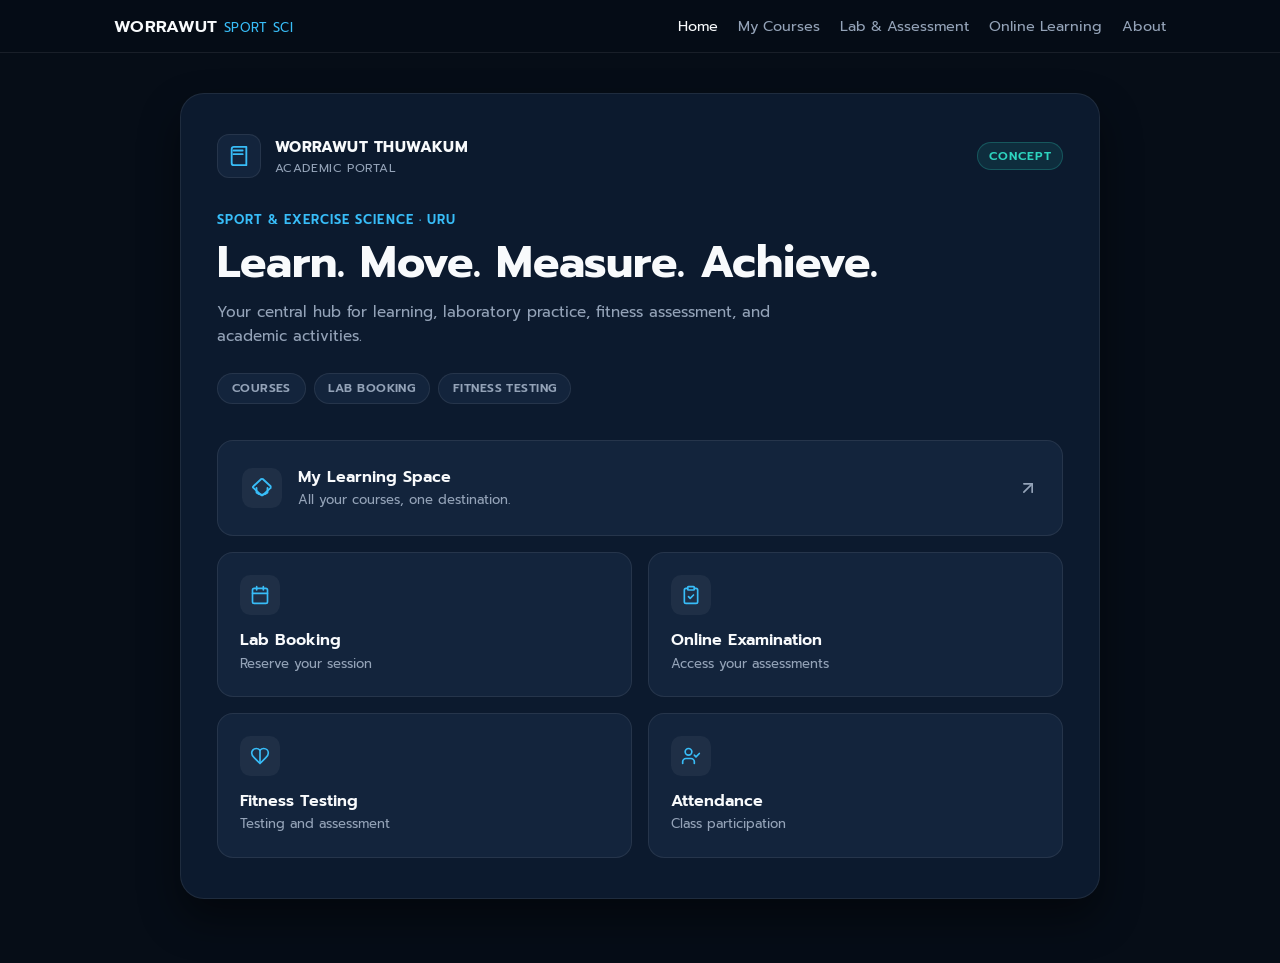
==== index.html @ 2e9ed25e "Rename index to index.html" ====
<!DOCTYPE html>
<html lang="th">
<head>
  <meta charset="UTF-8">
  <meta name="viewport" content="width=device-width, initial-scale=1.0">
  <title>Worrawut Thuwakum | Academic Portal</title>
  
  <link rel="preconnect" href="https://fonts.googleapis.com">
  <link rel="preconnect" href="https://fonts.gstatic.com" crossorigin>
  <link href="https://fonts.googleapis.com/css2?family=Inter:wght@400;500;600;700&family=Prompt:wght@300;400;500;600&display=swap" rel="stylesheet">

  <style>
    :root {
      --bg-base: #060d17;
      --card-bg: #0c1a2e;
      --card-inner: #13243c;
      --card-inner-hover: #1a304f;
      --accent-blue: #38bdf8;
      --accent-teal: #2dd4bf;
      --text-main: #f8fafc;
      --text-muted: #94a3b8;
      --border-subtle: rgba(255, 255, 255, 0.08);
      --font-stack: 'Prompt', 'Inter', sans-serif;
    }

    * {
      box-sizing: border-box;
      margin: 0;
      padding: 0;
    }

    body {
      background-color: var(--bg-base);
      color: var(--text-main);
      font-family: var(--font-stack);
      line-height: 1.5;
      min-height: 100vh;
      display: flex;
      flex-direction: column;
    }

    /* Global Navigation */
    .navbar {
      width: 100%;
      background: rgba(6, 13, 23, 0.85);
      backdrop-filter: blur(12px);
      border-bottom: 1px solid var(--border-subtle);
      position: sticky;
      top: 0;
      z-index: 50;
    }

    .nav-container {
      max-width: 1100px;
      margin: 0 auto;
      padding: 0.85rem 1.5rem;
      display: flex;
      align-items: center;
      justify-content: space-between;
    }

    .brand {
      font-weight: 600;
      font-size: 1.05rem;
      color: var(--text-main);
      text-decoration: none;
      letter-spacing: 0.02em;
    }

    .brand span {
      color: var(--accent-blue);
      font-size: 0.8rem;
      margin-left: 0.4rem;
      font-weight: 400;
    }

    .nav-links {
      display: flex;
      gap: 1.25rem;
      list-style: none;
    }

    .nav-links a {
      color: var(--text-muted);
      text-decoration: none;
      font-size: 0.9rem;
      transition: color 0.2s ease;
    }

    .nav-links a:hover,
    .nav-links a.active {
      color: var(--text-main);
    }

    /* Main Container */
    main {
      flex: 1;
      padding: 2.5rem 1rem 4rem;
      display: flex;
      justify-content: center;
      align-items: flex-start;
    }

    /* Academic Dashboard Card */
    .portal-card {
      background: var(--card-bg);
      border: 1px solid var(--border-subtle);
      border-radius: 1.5rem;
      max-width: 920px;
      width: 100%;
      padding: 2.5rem 2.25rem;
      box-shadow: 0 20px 40px rgba(0, 0, 0, 0.45);
      position: relative;
    }

    .portal-header {
      display: flex;
      justify-content: space-between;
      align-items: center;
      margin-bottom: 2rem;
    }

    .author-info {
      display: flex;
      align-items: center;
      gap: 0.85rem;
    }

    .author-icon {
      width: 44px;
      height: 44px;
      background: var(--card-inner);
      border: 1px solid var(--border-subtle);
      border-radius: 0.75rem;
      display: flex;
      align-items: center;
      justify-content: center;
      color: var(--accent-blue);
    }

    .author-name {
      font-size: 0.95rem;
      font-weight: 700;
      letter-spacing: 0.03em;
    }

    .author-label {
      font-size: 0.75rem;
      color: var(--text-muted);
      letter-spacing: 0.05em;
    }

    .status-badge {
      font-size: 0.75rem;
      font-weight: 600;
      letter-spacing: 0.08em;
      color: var(--accent-teal);
      background: rgba(45, 212, 191, 0.1);
      border: 1px solid rgba(45, 212, 191, 0.25);
      padding: 0.25rem 0.65rem;
      border-radius: 2rem;
    }

    .dept-tag {
      font-size: 0.8rem;
      font-weight: 600;
      color: var(--accent-blue);
      letter-spacing: 0.08em;
      text-transform: uppercase;
      margin-bottom: 0.5rem;
    }

    .hero-title {
      font-size: clamp(2rem, 4vw, 2.75rem);
      font-weight: 700;
      line-height: 1.15;
      margin-bottom: 0.75rem;
    }

    .hero-desc {
      color: var(--text-muted);
      font-size: 0.95rem;
      max-width: 620px;
      margin-bottom: 1.5rem;
      line-height: 1.6;
    }

    /* Tag Pills */
    .tag-group {
      display: flex;
      flex-wrap: wrap;
      gap: 0.5rem;
      margin-bottom: 2.25rem;
    }

    .tag-pill {
      font-size: 0.75rem;
      font-weight: 600;
      letter-spacing: 0.04em;
      padding: 0.35rem 0.85rem;
      border-radius: 2rem;
      background: var(--card-inner);
      color: var(--text-muted);
      border: 1px solid var(--border-subtle);
    }

    /* Action Grid */
    .grid-container {
      display: grid;
      grid-template-columns: repeat(2, 1fr);
      gap: 1rem;
    }

    .action-card {
      background: var(--card-inner);
      border: 1px solid var(--border-subtle);
      border-radius: 1rem;
      padding: 1.35rem;
      text-decoration: none;
      color: inherit;
      display: flex;
      flex-direction: column;
      justify-content: space-between;
      transition: all 0.2s ease;
      cursor: pointer;
    }

    .action-card:hover {
      background: var(--card-inner-hover);
      border-color: rgba(56, 189, 248, 0.4);
      transform: translateY(-2px);
    }

    .action-card.full-width {
      grid-column: span 2;
      flex-direction: row;
      align-items: center;
      padding: 1.5rem;
    }

    .card-content {
      display: flex;
      align-items: center;
      gap: 1rem;
    }

    .card-icon {
      width: 40px;
      height: 40px;
      border-radius: 0.65rem;
      background: rgba(255, 255, 255, 0.05);
      display: flex;
      align-items: center;
      justify-content: center;
      color: var(--accent-blue);
      flex-shrink: 0;
    }

    .card-title {
      font-size: 1rem;
      font-weight: 600;
      margin-bottom: 0.15rem;
    }

    .card-desc {
      font-size: 0.82rem;
      color: var(--text-muted);
    }

    .card-arrow {
      color: var(--text-muted);
      display: flex;
      align-items: center;
    }

    /* Responsive */
    @media (max-width: 640px) {
      .portal-card {
        padding: 1.75rem 1.25rem;
      }
      .grid-container {
        grid-template-columns: 1fr;
      }
      .action-card.full-width {
        grid-column: span 1;
      }
      .nav-links {
        display: none;
      }
    }
  </style>
</head>
<body>

  <!-- Navigation -->
  <header class="navbar">
    <div class="nav-container">
      <a href="index.html" class="brand">WORRAWUT<span>SPORT SCI</span></a>
      <nav>
        <ul class="nav-links">
          <li><a href="index.html" class="active">Home</a></li>
          <li><a href="courses/">My Courses</a></li>
          <li><a href="lab-assessment/">Lab & Assessment</a></li>
          <li><a href="online-learning/">Online Learning</a></li>
          <li><a href="about/">About</a></li>
        </ul>
      </nav>
    </div>
  </header>

  <!-- Main Content -->
  <main>
    <article class="portal-card">
      <header class="portal-header">
        <div class="author-info">
          <div class="author-icon">
            <svg width="22" height="22" viewBox="0 0 24 24" fill="none" stroke="currentColor" stroke-width="2" stroke-linecap="round" stroke-linejoin="round"><path d="M4 19.5v-15A2.5 2.5 0 0 1 6.5 2H20v20H6.5a2.5 2.5 0 0 1-2.5-2.5Z"/><path d="M6 6h10"/><path d="M6 10h10"/></svg>
          </div>
          <div>
            <div class="author-name">WORRAWUT THUWAKUM</div>
            <div class="author-label">ACADEMIC PORTAL</div>
          </div>
        </div>
        <div class="status-badge">CONCEPT</div>
      </header>

      <div class="dept-tag">Sport & Exercise Science · URU</div>
      <h1 class="hero-title">Learn. Move. Measure. Achieve.</h1>
      <p class="hero-desc">Your central hub for learning, laboratory practice, fitness assessment, and academic activities.</p>

      <div class="tag-group">
        <span class="tag-pill">COURSES</span>
        <span class="tag-pill">LAB BOOKING</span>
        <span class="tag-pill">FITNESS TESTING</span>
      </div>

      <!-- Quick Action Cards -->
      <section class="grid-container">
        
        <!-- Learning Space (Link to Courses) -->
        <a href="courses/" class="action-card full-width">
          <div class="card-content">
            <div class="card-icon">
              <svg width="22" height="22" viewBox="0 0 24 24" fill="none" stroke="currentColor" stroke-width="2" stroke-linecap="round" stroke-linejoin="round"><path d="M21.42 10.922a1 1 0 0 0-.019-.838L12.83 2.18a2 2 0 0 0-1.66 0L2.6 10.084a1 1 0 0 0 0 1.832l8.57 7.908a2 2 0 0 0 1.66 0l8.57-7.9a1 1 0 0 0 .02-.002z"/><path d="M6 12v5c3 3 9 3 12 0v-5"/></svg>
            </div>
            <div>
              <div class="card-title">My Learning Space</div>
              <div class="card-desc">All your courses, one destination.</div>
            </div>
          </div>
          <div class="card-arrow">
            <svg width="20" height="20" viewBox="0 0 24 24" fill="none" stroke="currentColor" stroke-width="2" stroke-linecap="round" stroke-linejoin="round"><path d="M7 17L17 7"/><path d="M7 7h10v10"/></svg>
          </div>
        </a>

        <!-- Lab Booking -->
        <a id="link-lab" target="_blank" rel="noopener noreferrer" class="action-card">
          <div class="card-icon" style="margin-bottom: 0.85rem;">
            <svg width="20" height="20" viewBox="0 0 24 24" fill="none" stroke="currentColor" stroke-width="2" stroke-linecap="round" stroke-linejoin="round"><rect width="18" height="18" x="3" y="4" rx="2" ry="2"/><line x1="16" x2="16" y1="2" y2="6"/><line x1="8" x2="8" y1="2" y2="6"/><line x1="3" x2="21" y1="10" y2="10"/></svg>
          </div>
          <div>
            <div class="card-title">Lab Booking</div>
            <div class="card-desc">Reserve your session</div>
          </div>
        </a>

        <!-- Online Examination -->
        <a id="link-exam" target="_blank" rel="noopener noreferrer" class="action-card">
          <div class="card-icon" style="margin-bottom: 0.85rem;">
            <svg width="20" height="20" viewBox="0 0 24 24" fill="none" stroke="currentColor" stroke-width="2" stroke-linecap="round" stroke-linejoin="round"><path d="M16 4h2a2 2 0 0 1 2 2v14a2 2 0 0 1-2 2H6a2 2 0 0 1-2-2V6a2 2 0 0 1 2-2h2"/><path d="M15 2H9a1 1 0 0 0-1 1v2a1 1 0 0 0 1 1h6a1 1 0 0 0 1-1V3a1 1 0 0 0-1-1Z"/><path d="m9 14 2 2 4-4"/></svg>
          </div>
          <div>
            <div class="card-title">Online Examination</div>
            <div class="card-desc">Access your assessments</div>
          </div>
        </a>

        <!-- Fitness Testing -->
        <a href="lab-assessment/" class="action-card">
          <div class="card-icon" style="margin-bottom: 0.85rem;">
            <svg width="20" height="20" viewBox="0 0 24 24" fill="none" stroke="currentColor" stroke-width="2" stroke-linecap="round" stroke-linejoin="round"><path d="M19 14c1.49-1.46 3-3.21 3-5.5A5.5 5.5 0 0 0 16.5 3c-1.76 0-3 .5-4.5 2-1.5-1.5-2.74-2-4.5-2A5.5 5.5 0 0 0 2 8.5c0 2.3 1.5 4.05 3 5.5l7 7Z"/><path d="M12 5v14"/></svg>
          </div>
          <div>
            <div class="card-title">Fitness Testing</div>
            <div class="card-desc">Testing and assessment</div>
          </div>
        </a>

        <!-- Attendance -->
        <a id="link-attendance" target="_blank" rel="noopener noreferrer" class="action-card">
          <div class="card-icon" style="margin-bottom: 0.85rem;">
            <svg width="20" height="20" viewBox="0 0 24 24" fill="none" stroke="currentColor" stroke-width="2" stroke-linecap="round" stroke-linejoin="round"><path d="M16 21v-2a4 4 0 0 0-4-4H6a4 4 0 0 0-4 4v2"/><circle cx="9" cy="7" r="4"/><polyline points="16 11 18 13 22 9"/></svg>
          </div>
          <div>
            <div class="card-title">Attendance</div>
            <div class="card-desc">Class participation</div>
          </div>
        </a>

      </section>
    </article>
  </main>

  <!-- Load Config & Bind Links -->
  <script src="assets/js/config.js"></script>
  <script>
    document.addEventListener("DOMContentLoaded", () => {
      if (typeof APP_CONFIG !== "undefined" && APP_CONFIG.webApps) {
        const bindLink = (elementId, url) => {
          const el = document.getElementById(elementId);
          if (el && url) el.href = url;
        };

        bindLink("link-lab", APP_CONFIG.webApps.labBooking);
        bindLink("link-exam", APP_CONFIG.webApps.onlineExam);
        bindLink("link-attendance", APP_CONFIG.webApps.attendance);
      }
    });
  </script>
</body>
</html>
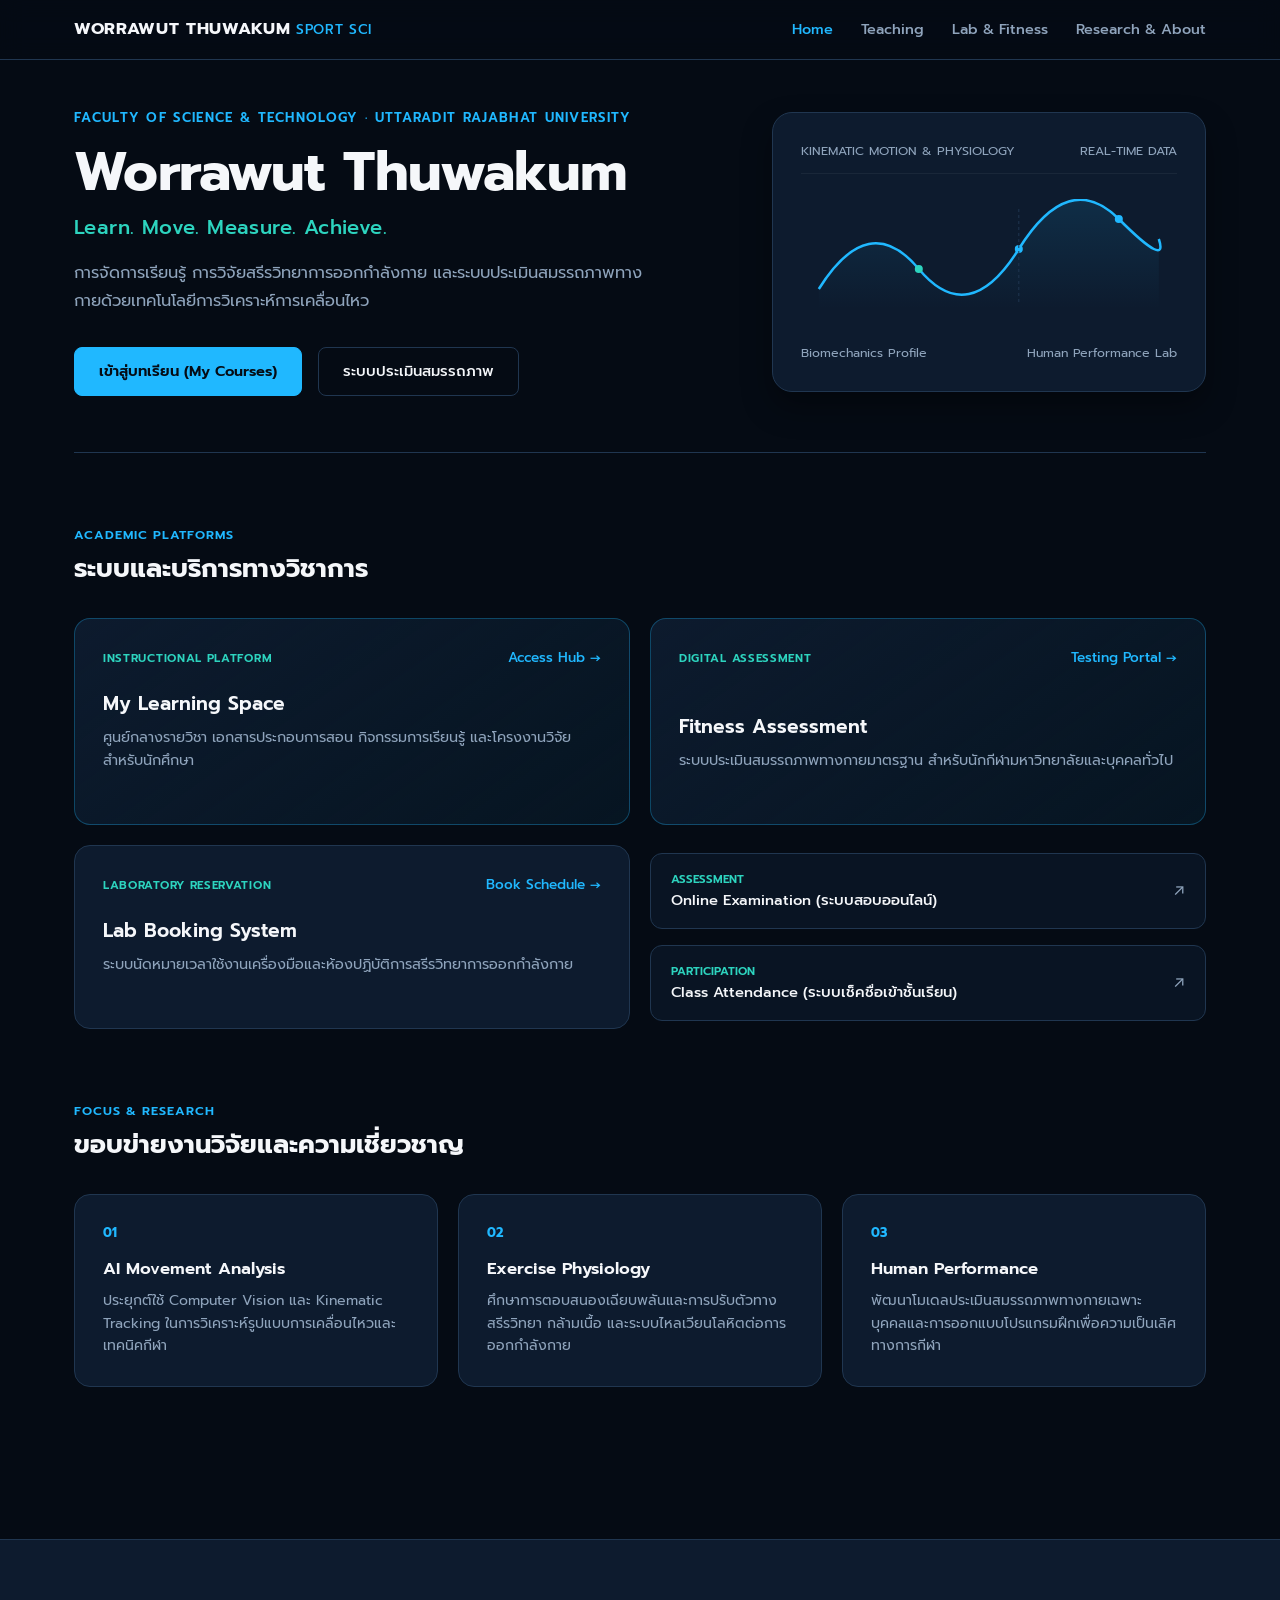
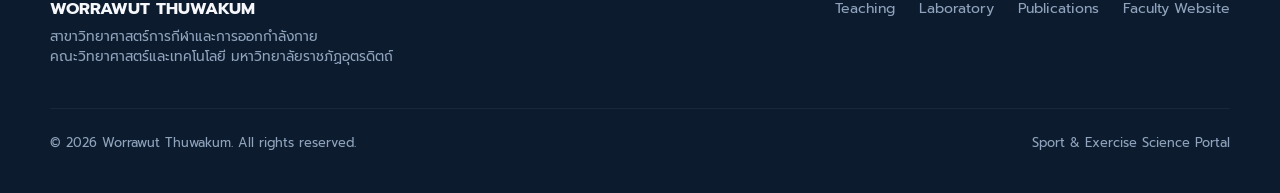
==== commit 89f65cf2: "Update index.html" ====
--- a/index.html
+++ b/index.html
@@ -3,7 +3,7 @@
 <head>
   <meta charset="UTF-8">
   <meta name="viewport" content="width=device-width, initial-scale=1.0">
-  <title>Worrawut Thuwakum | Academic Portal</title>
+  <title>Worrawut Thuwakum | Sport & Exercise Science</title>
   
   <link rel="preconnect" href="https://fonts.googleapis.com">
   <link rel="preconnect" href="https://fonts.gstatic.com" crossorigin>
@@ -11,15 +11,15 @@
 
   <style>
     :root {
-      --bg-base: #060d17;
-      --card-bg: #0c1a2e;
-      --card-inner: #13243c;
-      --card-inner-hover: #1a304f;
-      --accent-blue: #38bdf8;
-      --accent-teal: #2dd4bf;
-      --text-main: #f8fafc;
-      --text-muted: #94a3b8;
-      --border-subtle: rgba(255, 255, 255, 0.08);
+      --bg-base: #050b14;
+      --surface: #0d1b2e;
+      --card-bg: #132640;
+      --card-hover: #183052;
+      --border-subtle: #203650;
+      --primary: #20b8ff;
+      --secondary: #2dd4bf;
+      --text-main: #f5f7fa;
+      --text-muted: #8fa4bc;
       --font-stack: 'Prompt', 'Inter', sans-serif;
     }
 
@@ -33,16 +33,16 @@
       background-color: var(--bg-base);
       color: var(--text-main);
       font-family: var(--font-stack);
-      line-height: 1.5;
+      line-height: 1.6;
       min-height: 100vh;
       display: flex;
       flex-direction: column;
     }
 
-    /* Global Navigation */
+    /* Navigation */
     .navbar {
       width: 100%;
-      background: rgba(6, 13, 23, 0.85);
+      background: rgba(5, 11, 20, 0.9);
       backdrop-filter: blur(12px);
       border-bottom: 1px solid var(--border-subtle);
       position: sticky;
@@ -51,32 +51,32 @@
     }
 
     .nav-container {
-      max-width: 1100px;
+      max-width: 1180px;
       margin: 0 auto;
-      padding: 0.85rem 1.5rem;
+      padding: 1rem 1.5rem;
       display: flex;
       align-items: center;
       justify-content: space-between;
     }
 
     .brand {
-      font-weight: 600;
+      font-weight: 700;
       font-size: 1.05rem;
       color: var(--text-main);
       text-decoration: none;
-      letter-spacing: 0.02em;
+      letter-spacing: 0.04em;
     }
 
     .brand span {
-      color: var(--accent-blue);
-      font-size: 0.8rem;
-      margin-left: 0.4rem;
-      font-weight: 400;
+      color: var(--primary);
+      font-weight: 500;
+      font-size: 0.85rem;
+      margin-left: 0.35rem;
     }
 
     .nav-links {
       display: flex;
-      gap: 1.25rem;
+      gap: 1.75rem;
       list-style: none;
     }
 
@@ -84,205 +84,395 @@
       color: var(--text-muted);
       text-decoration: none;
       font-size: 0.9rem;
+      font-weight: 500;
       transition: color 0.2s ease;
     }
 
     .nav-links a:hover,
     .nav-links a.active {
-      color: var(--text-main);
+      color: var(--primary);
     }
 
     /* Main Container */
     main {
       flex: 1;
-      padding: 2.5rem 1rem 4rem;
-      display: flex;
+      max-width: 1180px;
+      width: 100%;
+      margin: 0 auto;
+      padding: 3rem 1.5rem 5rem;
+    }
+
+    /* Hero Section */
+    .hero {
+      display: grid;
+      grid-template-columns: 1.2fr 0.8fr;
+      gap: 3rem;
+      align-items: center;
+      margin-bottom: 4.5rem;
+      padding-bottom: 3.5rem;
+      border-bottom: 1px solid var(--border-subtle);
+    }
+
+    .hero-kicker {
+      font-size: 0.82rem;
+      font-weight: 600;
+      letter-spacing: 0.1em;
+      text-transform: uppercase;
+      color: var(--primary);
+      margin-bottom: 0.75rem;
+    }
+
+    .hero-name {
+      font-size: clamp(2.4rem, 4.5vw, 3.4rem);
+      font-weight: 700;
+      line-height: 1.15;
+      letter-spacing: -0.01em;
+      margin-bottom: 0.5rem;
+    }
+
+    .hero-tagline {
+      font-size: 1.25rem;
+      font-weight: 500;
+      color: var(--secondary);
+      margin-bottom: 1rem;
+      letter-spacing: 0.02em;
+    }
+
+    .hero-desc {
+      color: var(--text-muted);
+      font-size: 1.02rem;
+      line-height: 1.7;
+      margin-bottom: 2rem;
+      max-width: 580px;
+    }
+
+    .hero-actions {
+      display: flex;
+      flex-wrap: wrap;
+      gap: 1rem;
+    }
+
+    .btn {
+      display: inline-flex;
+      align-items: center;
+      gap: 0.5rem;
+      padding: 0.75rem 1.5rem;
+      border-radius: 0.5rem;
+      font-size: 0.92rem;
+      font-weight: 500;
+      text-decoration: none;
+      transition: all 0.2s ease;
+      cursor: pointer;
+    }
+
+    .btn-primary {
+      background: var(--primary);
+      color: #050b14;
+      font-weight: 600;
+      border: 1px solid var(--primary);
+    }
+
+    .btn-primary:hover {
+      background: #3ac4ff;
+      transform: translateY(-2px);
+    }
+
+    .btn-secondary {
+      background: transparent;
+      color: var(--text-main);
+      border: 1px solid var(--border-subtle);
+    }
+
+    .btn-secondary:hover {
+      border-color: var(--primary);
+      color: var(--primary);
+      transform: translateY(-2px);
+    }
+
+    /* Motion/Data Abstract Graphic */
+    .hero-visual {
+      background: var(--surface);
+      border: 1px solid var(--border-subtle);
+      border-radius: 1.25rem;
+      padding: 1.75rem;
+      position: relative;
+      display: flex;
+      flex-direction: column;
+      justify-content: space-between;
+      min-height: 280px;
+      box-shadow: 0 15px 30px rgba(0, 0, 0, 0.35);
+    }
+
+    .visual-header {
+      display: flex;
+      justify-content: space-between;
+      align-items: center;
+      font-size: 0.78rem;
+      color: var(--text-muted);
+      border-bottom: 1px solid rgba(255, 255, 255, 0.05);
+      padding-bottom: 0.75rem;
+    }
+
+    .visual-body {
+      display: flex;
+      align-items: center;
       justify-content: center;
-      align-items: flex-start;
-    }
-
-    /* Academic Dashboard Card */
-    .portal-card {
-      background: var(--card-bg);
-      border: 1px solid var(--border-subtle);
-      border-radius: 1.5rem;
-      max-width: 920px;
+      padding: 1.5rem 0;
+    }
+
+    .visual-body svg {
       width: 100%;
-      padding: 2.5rem 2.25rem;
-      box-shadow: 0 20px 40px rgba(0, 0, 0, 0.45);
-      position: relative;
-    }
-
-    .portal-header {
-      display: flex;
-      justify-content: space-between;
-      align-items: center;
-      margin-bottom: 2rem;
-    }
-
-    .author-info {
-      display: flex;
-      align-items: center;
-      gap: 0.85rem;
-    }
-
-    .author-icon {
-      width: 44px;
-      height: 44px;
-      background: var(--card-inner);
-      border: 1px solid var(--border-subtle);
-      border-radius: 0.75rem;
-      display: flex;
-      align-items: center;
-      justify-content: center;
-      color: var(--accent-blue);
-    }
-
-    .author-name {
-      font-size: 0.95rem;
-      font-weight: 700;
-      letter-spacing: 0.03em;
-    }
-
-    .author-label {
-      font-size: 0.75rem;
-      color: var(--text-muted);
-      letter-spacing: 0.05em;
-    }
-
-    .status-badge {
-      font-size: 0.75rem;
+      height: 120px;
+    }
+
+    .visual-footer {
+      font-size: 0.78rem;
+      color: var(--text-muted);
+      display: flex;
+      justify-content: space-between;
+    }
+
+    /* Section Headers */
+    .section-title-wrap {
+      margin-bottom: 1.75rem;
+    }
+
+    .section-tag {
+      font-size: 0.78rem;
       font-weight: 600;
       letter-spacing: 0.08em;
-      color: var(--accent-teal);
-      background: rgba(45, 212, 191, 0.1);
-      border: 1px solid rgba(45, 212, 191, 0.25);
-      padding: 0.25rem 0.65rem;
-      border-radius: 2rem;
-    }
-
-    .dept-tag {
-      font-size: 0.8rem;
+      text-transform: uppercase;
+      color: var(--primary);
+      margin-bottom: 0.25rem;
+    }
+
+    .section-title {
+      font-size: 1.6rem;
+      font-weight: 700;
+    }
+
+    /* Services Grid */
+    .services-section {
+      margin-bottom: 4.5rem;
+    }
+
+    .service-grid {
+      display: grid;
+      grid-template-columns: repeat(2, 1fr);
+      gap: 1.25rem;
+      margin-bottom: 1.25rem;
+    }
+
+    .service-card {
+      background: var(--surface);
+      border: 1px solid var(--border-subtle);
+      border-radius: 1rem;
+      padding: 1.75rem;
+      text-decoration: none;
+      color: inherit;
+      display: flex;
+      flex-direction: column;
+      justify-content: space-between;
+      transition: all 0.25s ease;
+      position: relative;
+    }
+
+    .service-card:hover {
+      background: var(--card-bg);
+      border-color: var(--primary);
+      transform: translateY(-3px);
+    }
+
+    .service-card.highlight {
+      background: linear-gradient(145deg, var(--surface) 0%, rgba(32, 184, 255, 0.06) 100%);
+      border-color: rgba(32, 184, 255, 0.3);
+    }
+
+    .service-meta {
+      display: flex;
+      justify-content: space-between;
+      align-items: center;
+      margin-bottom: 1.25rem;
+    }
+
+    .service-label {
+      font-size: 0.72rem;
       font-weight: 600;
-      color: var(--accent-blue);
-      letter-spacing: 0.08em;
+      letter-spacing: 0.06em;
       text-transform: uppercase;
-      margin-bottom: 0.5rem;
-    }
-
-    .hero-title {
-      font-size: clamp(2rem, 4vw, 2.75rem);
-      font-weight: 700;
-      line-height: 1.15;
-      margin-bottom: 0.75rem;
-    }
-
-    .hero-desc {
-      color: var(--text-muted);
-      font-size: 0.95rem;
-      max-width: 620px;
+      color: var(--secondary);
+    }
+
+    .service-title {
+      font-size: 1.2rem;
+      font-weight: 600;
+      margin-bottom: 0.4rem;
+      color: var(--text-main);
+    }
+
+    .service-desc {
+      font-size: 0.9rem;
+      color: var(--text-muted);
+      line-height: 1.6;
       margin-bottom: 1.5rem;
-      line-height: 1.6;
-    }
-
-    /* Tag Pills */
-    .tag-group {
-      display: flex;
-      flex-wrap: wrap;
-      gap: 0.5rem;
-      margin-bottom: 2.25rem;
-    }
-
-    .tag-pill {
-      font-size: 0.75rem;
-      font-weight: 600;
-      letter-spacing: 0.04em;
-      padding: 0.35rem 0.85rem;
-      border-radius: 2rem;
-      background: var(--card-inner);
-      color: var(--text-muted);
-      border: 1px solid var(--border-subtle);
-    }
-
-    /* Action Grid */
-    .grid-container {
+    }
+
+    .service-link {
+      font-size: 0.85rem;
+      font-weight: 500;
+      color: var(--primary);
+      display: inline-flex;
+      align-items: center;
+      gap: 0.35rem;
+      transition: gap 0.2s ease;
+    }
+
+    .service-card:hover .service-link {
+      gap: 0.65rem;
+    }
+
+    /* Utilities Strip */
+    .utility-strip {
       display: grid;
       grid-template-columns: repeat(2, 1fr);
       gap: 1rem;
     }
 
-    .action-card {
-      background: var(--card-inner);
+    .utility-card {
+      background: rgba(13, 27, 46, 0.6);
+      border: 1px solid var(--border-subtle);
+      border-radius: 0.75rem;
+      padding: 1rem 1.25rem;
+      text-decoration: none;
+      color: inherit;
+      display: flex;
+      justify-content: space-between;
+      align-items: center;
+      transition: all 0.2s ease;
+    }
+
+    .utility-card:hover {
+      background: var(--surface);
+      border-color: var(--primary);
+    }
+
+    .utility-title {
+      font-size: 0.92rem;
+      font-weight: 500;
+    }
+
+    .utility-arrow {
+      color: var(--text-muted);
+      transition: color 0.2s ease;
+    }
+
+    .utility-card:hover .utility-arrow {
+      color: var(--primary);
+    }
+
+    /* Research & Focus Grid */
+    .focus-section {
+      margin-bottom: 4.5rem;
+    }
+
+    .focus-grid {
+      display: grid;
+      grid-template-columns: repeat(3, 1fr);
+      gap: 1.25rem;
+    }
+
+    .focus-card {
+      background: var(--surface);
       border: 1px solid var(--border-subtle);
       border-radius: 1rem;
-      padding: 1.35rem;
+      padding: 1.75rem;
+    }
+
+    .focus-num {
+      font-size: 0.8rem;
+      font-weight: 700;
+      color: var(--primary);
+      margin-bottom: 0.75rem;
+    }
+
+    .focus-title {
+      font-size: 1.05rem;
+      font-weight: 600;
+      margin-bottom: 0.5rem;
+    }
+
+    .focus-desc {
+      font-size: 0.88rem;
+      color: var(--text-muted);
+      line-height: 1.6;
+    }
+
+    /* Footer */
+    footer {
+      border-top: 1px solid var(--border-subtle);
+      background: var(--surface);
+      padding: 3.5rem 1.5rem 2.5rem;
+      color: var(--text-muted);
+    }
+
+    .footer-container {
+      max-width: 1180px;
+      margin: 0 auto;
+      display: flex;
+      justify-content: space-between;
+      flex-wrap: wrap;
+      gap: 2rem;
+    }
+
+    .footer-brand {
+      font-size: 1.05rem;
+      font-weight: 700;
+      color: var(--text-main);
+      margin-bottom: 0.25rem;
+    }
+
+    .footer-dept {
+      font-size: 0.85rem;
+      line-height: 1.5;
+    }
+
+    .footer-links {
+      display: flex;
+      gap: 1.5rem;
+      list-style: none;
+      align-items: center;
+    }
+
+    .footer-links a {
+      color: var(--text-muted);
       text-decoration: none;
-      color: inherit;
-      display: flex;
-      flex-direction: column;
-      justify-content: space-between;
-      transition: all 0.2s ease;
-      cursor: pointer;
-    }
-
-    .action-card:hover {
-      background: var(--card-inner-hover);
-      border-color: rgba(56, 189, 248, 0.4);
-      transform: translateY(-2px);
-    }
-
-    .action-card.full-width {
-      grid-column: span 2;
-      flex-direction: row;
-      align-items: center;
-      padding: 1.5rem;
-    }
-
-    .card-content {
-      display: flex;
-      align-items: center;
-      gap: 1rem;
-    }
-
-    .card-icon {
-      width: 40px;
-      height: 40px;
-      border-radius: 0.65rem;
-      background: rgba(255, 255, 255, 0.05);
-      display: flex;
-      align-items: center;
-      justify-content: center;
-      color: var(--accent-blue);
-      flex-shrink: 0;
-    }
-
-    .card-title {
-      font-size: 1rem;
-      font-weight: 600;
-      margin-bottom: 0.15rem;
-    }
-
-    .card-desc {
-      font-size: 0.82rem;
-      color: var(--text-muted);
-    }
-
-    .card-arrow {
-      color: var(--text-muted);
-      display: flex;
-      align-items: center;
-    }
-
-    /* Responsive */
-    @media (max-width: 640px) {
-      .portal-card {
-        padding: 1.75rem 1.25rem;
+      font-size: 0.88rem;
+      transition: color 0.2s ease;
+    }
+
+    .footer-links a:hover {
+      color: var(--primary);
+    }
+
+    .footer-bottom {
+      max-width: 1180px;
+      margin: 2.5rem auto 0;
+      padding-top: 1.5rem;
+      border-top: 1px solid rgba(255, 255, 255, 0.05);
+      font-size: 0.8rem;
+      display: flex;
+      justify-content: space-between;
+    }
+
+    @media (max-width: 860px) {
+      .hero {
+        grid-template-columns: 1fr;
+        gap: 2rem;
       }
-      .grid-container {
+      .service-grid,
+      .utility-strip,
+      .focus-grid {
         grid-template-columns: 1fr;
-      }
-      .action-card.full-width {
-        grid-column: span 1;
       }
       .nav-links {
         display: none;
@@ -295,125 +485,198 @@
   <!-- Navigation -->
   <header class="navbar">
     <div class="nav-container">
-      <a href="index.html" class="brand">WORRAWUT<span>SPORT SCI</span></a>
+      <a href="index.html" class="brand">WORRAWUT THUWAKUM<span>SPORT SCI</span></a>
       <nav>
         <ul class="nav-links">
           <li><a href="index.html" class="active">Home</a></li>
-          <li><a href="courses/">My Courses</a></li>
-          <li><a href="lab-assessment/">Lab & Assessment</a></li>
-          <li><a href="online-learning/">Online Learning</a></li>
-          <li><a href="about/">About</a></li>
+          <li><a href="courses/">Teaching</a></li>
+          <li><a href="lab-assessment/">Lab & Fitness</a></li>
+          <li><a href="about/">Research & About</a></li>
         </ul>
       </nav>
     </div>
   </header>
 
-  <!-- Main Content -->
+  <!-- Main Container -->
   <main>
-    <article class="portal-card">
-      <header class="portal-header">
-        <div class="author-info">
-          <div class="author-icon">
-            <svg width="22" height="22" viewBox="0 0 24 24" fill="none" stroke="currentColor" stroke-width="2" stroke-linecap="round" stroke-linejoin="round"><path d="M4 19.5v-15A2.5 2.5 0 0 1 6.5 2H20v20H6.5a2.5 2.5 0 0 1-2.5-2.5Z"/><path d="M6 6h10"/><path d="M6 10h10"/></svg>
+    
+    <!-- Hero Section -->
+    <section class="hero">
+      <div class="hero-content">
+        <div class="hero-kicker">Faculty of Science & Technology · Uttaradit Rajabhat University</div>
+        <h1 class="hero-name">Worrawut Thuwakum</h1>
+        <div class="hero-tagline">Learn. Move. Measure. Achieve.</div>
+        <p class="hero-desc">
+          การจัดการเรียนรู้ การวิจัยสรีรวิทยาการออกกำลังกาย และระบบประเมินสมรรถภาพทางกายด้วยเทคโนโลยีการวิเคราะห์การเคลื่อนไหว
+        </p>
+        <div class="hero-actions">
+          <a href="courses/" class="btn btn-primary">เข้าสู่บทเรียน (My Courses)</a>
+          <a href="lab-assessment/" class="btn btn-secondary">ระบบประเมินสมรรถภาพ</a>
+        </div>
+      </div>
+
+      <!-- Movement / Data Visualization -->
+      <div class="hero-visual">
+        <div class="visual-header">
+          <span>KINEMATIC MOTION & PHYSIOLOGY</span>
+          <span>REAL-TIME DATA</span>
+        </div>
+        <div class="visual-body">
+          <svg viewBox="0 0 360 120" fill="none" xmlns="http://www.w3.org/2000/svg">
+            <path d="M 10 90 Q 60 10, 110 70 T 210 50 T 310 20 T 350 40" stroke="#20B8FF" stroke-width="2.5" fill="none" />
+            <path d="M 10 90 Q 60 10, 110 70 T 210 50 T 310 20 T 350 40 L 350 110 L 10 110 Z" fill="url(#grad)" opacity="0.12" />
+            <circle cx="110" cy="70" r="4" fill="#2DD4BF" />
+            <circle cx="210" cy="50" r="4" fill="#20B8FF" />
+            <circle cx="310" cy="20" r="4" fill="#20B8FF" />
+            <line x1="210" y1="10" x2="210" y2="105" stroke="#203650" stroke-dasharray="3 3" />
+            <defs>
+              <linearGradient id="grad" x1="0%" y1="0%" x2="0%" y2="100%">
+                <stop offset="0%" stop-color="#20B8FF" />
+                <stop offset="100%" stop-color="#20B8FF" stop-opacity="0" />
+              </linearGradient>
+            </defs>
+          </svg>
+        </div>
+        <div class="visual-footer">
+          <span>Biomechanics Profile</span>
+          <span>Human Performance Lab</span>
+        </div>
+      </div>
+    </section>
+
+    <!-- Academic Services (Tiered Hierarchy) -->
+    <section class="services-section">
+      <div class="section-title-wrap">
+        <div class="section-tag">Academic Platforms</div>
+        <h2 class="section-title">ระบบและบริการทางวิชาการ</h2>
+      </div>
+
+      <div class="service-grid">
+        <!-- Learning Space (Primary) -->
+        <a href="courses/" class="service-card highlight">
+          <div class="service-meta">
+            <span class="service-label">Instructional Platform</span>
+            <span class="service-link">Access Hub →</span>
           </div>
           <div>
-            <div class="author-name">WORRAWUT THUWAKUM</div>
-            <div class="author-label">ACADEMIC PORTAL</div>
-          </div>
-        </div>
-        <div class="status-badge">CONCEPT</div>
-      </header>
-
-      <div class="dept-tag">Sport & Exercise Science · URU</div>
-      <h1 class="hero-title">Learn. Move. Measure. Achieve.</h1>
-      <p class="hero-desc">Your central hub for learning, laboratory practice, fitness assessment, and academic activities.</p>
-
-      <div class="tag-group">
-        <span class="tag-pill">COURSES</span>
-        <span class="tag-pill">LAB BOOKING</span>
-        <span class="tag-pill">FITNESS TESTING</span>
-      </div>
-
-      <!-- Quick Action Cards -->
-      <section class="grid-container">
-        
-        <!-- Learning Space (Link to Courses) -->
-        <a href="courses/" class="action-card full-width">
-          <div class="card-content">
-            <div class="card-icon">
-              <svg width="22" height="22" viewBox="0 0 24 24" fill="none" stroke="currentColor" stroke-width="2" stroke-linecap="round" stroke-linejoin="round"><path d="M21.42 10.922a1 1 0 0 0-.019-.838L12.83 2.18a2 2 0 0 0-1.66 0L2.6 10.084a1 1 0 0 0 0 1.832l8.57 7.908a2 2 0 0 0 1.66 0l8.57-7.9a1 1 0 0 0 .02-.002z"/><path d="M6 12v5c3 3 9 3 12 0v-5"/></svg>
-            </div>
-            <div>
-              <div class="card-title">My Learning Space</div>
-              <div class="card-desc">All your courses, one destination.</div>
-            </div>
-          </div>
-          <div class="card-arrow">
-            <svg width="20" height="20" viewBox="0 0 24 24" fill="none" stroke="currentColor" stroke-width="2" stroke-linecap="round" stroke-linejoin="round"><path d="M7 17L17 7"/><path d="M7 7h10v10"/></svg>
+            <h3 class="service-title">My Learning Space</h3>
+            <p class="service-desc">ศูนย์กลางรายวิชา เอกสารประกอบการสอน กิจกรรมการเรียนรู้ และโครงงานวิจัยสำหรับนักศึกษา</p>
           </div>
         </a>
 
-        <!-- Lab Booking -->
-        <a id="link-lab" target="_blank" rel="noopener noreferrer" class="action-card">
-          <div class="card-icon" style="margin-bottom: 0.85rem;">
-            <svg width="20" height="20" viewBox="0 0 24 24" fill="none" stroke="currentColor" stroke-width="2" stroke-linecap="round" stroke-linejoin="round"><rect width="18" height="18" x="3" y="4" rx="2" ry="2"/><line x1="16" x2="16" y1="2" y2="6"/><line x1="8" x2="8" y1="2" y2="6"/><line x1="3" x2="21" y1="10" y2="10"/></svg>
+        <!-- Fitness Testing (Highlight) -->
+        <a href="lab-assessment/" class="service-card highlight">
+          <div class="service-meta">
+            <span class="service-label">Digital Assessment</span>
+            <span class="service-link">Testing Portal →</span>
           </div>
           <div>
-            <div class="card-title">Lab Booking</div>
-            <div class="card-desc">Reserve your session</div>
+            <h3 class="service-title">Fitness Assessment</h3>
+            <p class="service-desc">ระบบประเมินสมรรถภาพทางกายมาตรฐาน สำหรับนักกีฬามหาวิทยาลัยและบุคคลทั่วไป</p>
           </div>
         </a>
 
-        <!-- Online Examination -->
-        <a id="link-exam" target="_blank" rel="noopener noreferrer" class="action-card">
-          <div class="card-icon" style="margin-bottom: 0.85rem;">
-            <svg width="20" height="20" viewBox="0 0 24 24" fill="none" stroke="currentColor" stroke-width="2" stroke-linecap="round" stroke-linejoin="round"><path d="M16 4h2a2 2 0 0 1 2 2v14a2 2 0 0 1-2 2H6a2 2 0 0 1-2-2V6a2 2 0 0 1 2-2h2"/><path d="M15 2H9a1 1 0 0 0-1 1v2a1 1 0 0 0 1 1h6a1 1 0 0 0 1-1V3a1 1 0 0 0-1-1Z"/><path d="m9 14 2 2 4-4"/></svg>
+        <!-- Lab Booking (Secondary) -->
+        <a id="btn-lab" target="_blank" rel="noopener noreferrer" class="service-card">
+          <div class="service-meta">
+            <span class="service-label">Laboratory Reservation</span>
+            <span class="service-link">Book Schedule →</span>
           </div>
           <div>
-            <div class="card-title">Online Examination</div>
-            <div class="card-desc">Access your assessments</div>
+            <h3 class="service-title">Lab Booking System</h3>
+            <p class="service-desc">ระบบนัดหมายเวลาใช้งานเครื่องมือและห้องปฏิบัติการสรีรวิทยาการออกกำลังกาย</p>
           </div>
         </a>
 
-        <!-- Fitness Testing -->
-        <a href="lab-assessment/" class="action-card">
-          <div class="card-icon" style="margin-bottom: 0.85rem;">
-            <svg width="20" height="20" viewBox="0 0 24 24" fill="none" stroke="currentColor" stroke-width="2" stroke-linecap="round" stroke-linejoin="round"><path d="M19 14c1.49-1.46 3-3.21 3-5.5A5.5 5.5 0 0 0 16.5 3c-1.76 0-3 .5-4.5 2-1.5-1.5-2.74-2-4.5-2A5.5 5.5 0 0 0 2 8.5c0 2.3 1.5 4.05 3 5.5l7 7Z"/><path d="M12 5v14"/></svg>
-          </div>
-          <div>
-            <div class="card-title">Fitness Testing</div>
-            <div class="card-desc">Testing and assessment</div>
-          </div>
-        </a>
-
-        <!-- Attendance -->
-        <a id="link-attendance" target="_blank" rel="noopener noreferrer" class="action-card">
-          <div class="card-icon" style="margin-bottom: 0.85rem;">
-            <svg width="20" height="20" viewBox="0 0 24 24" fill="none" stroke="currentColor" stroke-width="2" stroke-linecap="round" stroke-linejoin="round"><path d="M16 21v-2a4 4 0 0 0-4-4H6a4 4 0 0 0-4 4v2"/><circle cx="9" cy="7" r="4"/><polyline points="16 11 18 13 22 9"/></svg>
-          </div>
-          <div>
-            <div class="card-title">Attendance</div>
-            <div class="card-desc">Class participation</div>
-          </div>
-        </a>
-
-      </section>
-    </article>
+        <!-- Utility Strip (Examination & Attendance) -->
+        <div style="display: flex; flex-direction: column; gap: 1rem; justify-content: center;">
+          <a id="btn-exam" target="_blank" rel="noopener noreferrer" class="utility-card">
+            <div>
+              <div style="font-size: 0.72rem; color: var(--secondary); text-transform: uppercase; font-weight: 600;">Assessment</div>
+              <div class="utility-title">Online Examination (ระบบสอบออนไลน์)</div>
+            </div>
+            <div class="utility-arrow">↗</div>
+          </a>
+
+          <a id="btn-attendance" target="_blank" rel="noopener noreferrer" class="utility-card">
+            <div>
+              <div style="font-size: 0.72rem; color: var(--secondary); text-transform: uppercase; font-weight: 600;">Participation</div>
+              <div class="utility-title">Class Attendance (ระบบเช็คชื่อเข้าชั้นเรียน)</div>
+            </div>
+            <div class="utility-arrow">↗</div>
+          </a>
+        </div>
+      </div>
+    </section>
+
+    <!-- Research & Academic Focus -->
+    <section class="focus-section">
+      <div class="section-title-wrap">
+        <div class="section-tag">Focus & Research</div>
+        <h2 class="section-title">ขอบข่ายงานวิจัยและความเชี่ยวชาญ</h2>
+      </div>
+
+      <div class="focus-grid">
+        <div class="focus-card">
+          <div class="focus-num">01</div>
+          <h3 class="focus-title">AI Movement Analysis</h3>
+          <p class="focus-desc">ประยุกต์ใช้ Computer Vision และ Kinematic Tracking ในการวิเคราะห์รูปแบบการเคลื่อนไหวและเทคนิคกีฬา</p>
+        </div>
+
+        <div class="focus-card">
+          <div class="focus-num">02</div>
+          <h3 class="focus-title">Exercise Physiology</h3>
+          <p class="focus-desc">ศึกษาการตอบสนองเฉียบพลันและการปรับตัวทางสรีรวิทยา กล้ามเนื้อ และระบบไหลเวียนโลหิตต่อการออกกำลังกาย</p>
+        </div>
+
+        <div class="focus-card">
+          <div class="focus-num">03</div>
+          <h3 class="focus-title">Human Performance</h3>
+          <p class="focus-desc">พัฒนาโมเดลประเมินสมรรถภาพทางกายเฉพาะบุคคลและการออกแบบโปรแกรมฝึกเพื่อความเป็นเลิศทางการกีฬา</p>
+        </div>
+      </div>
+    </section>
+
   </main>
+
+  <!-- Footer -->
+  <footer>
+    <div class="footer-container">
+      <div>
+        <div class="footer-brand">WORRAWUT THUWAKUM</div>
+        <div class="footer-dept">
+          สาขาวิทยาศาสตร์การกีฬาและการออกกำลังกาย<br>
+          คณะวิทยาศาสตร์และเทคโนโลยี มหาวิทยาลัยราชภัฏอุตรดิตถ์
+        </div>
+      </div>
+      <div>
+        <ul class="footer-links">
+          <li><a href="courses/">Teaching</a></li>
+          <li><a href="lab-assessment/">Laboratory</a></li>
+          <li><a href="about/">Publications</a></li>
+          <li><a href="https://sci.uru.ac.th" target="_blank" rel="noopener">Faculty Website</a></li>
+        </ul>
+      </div>
+    </div>
+    <div class="footer-bottom">
+      <span>© 2026 Worrawut Thuwakum. All rights reserved.</span>
+      <span>Sport & Exercise Science Portal</span>
+    </div>
+  </footer>
 
   <!-- Load Config & Bind Links -->
   <script src="assets/js/config.js"></script>
   <script>
     document.addEventListener("DOMContentLoaded", () => {
       if (typeof APP_CONFIG !== "undefined" && APP_CONFIG.webApps) {
-        const bindLink = (elementId, url) => {
-          const el = document.getElementById(elementId);
+        const bind = (id, url) => {
+          const el = document.getElementById(id);
           if (el && url) el.href = url;
         };
 
-        bindLink("link-lab", APP_CONFIG.webApps.labBooking);
-        bindLink("link-exam", APP_CONFIG.webApps.onlineExam);
-        bindLink("link-attendance", APP_CONFIG.webApps.attendance);
+        bind("btn-lab", APP_CONFIG.webApps.labBooking);
+        bind("btn-exam", APP_CONFIG.webApps.onlineExam);
+        bind("btn-attendance", APP_CONFIG.webApps.attendance);
       }
     });
   </script>
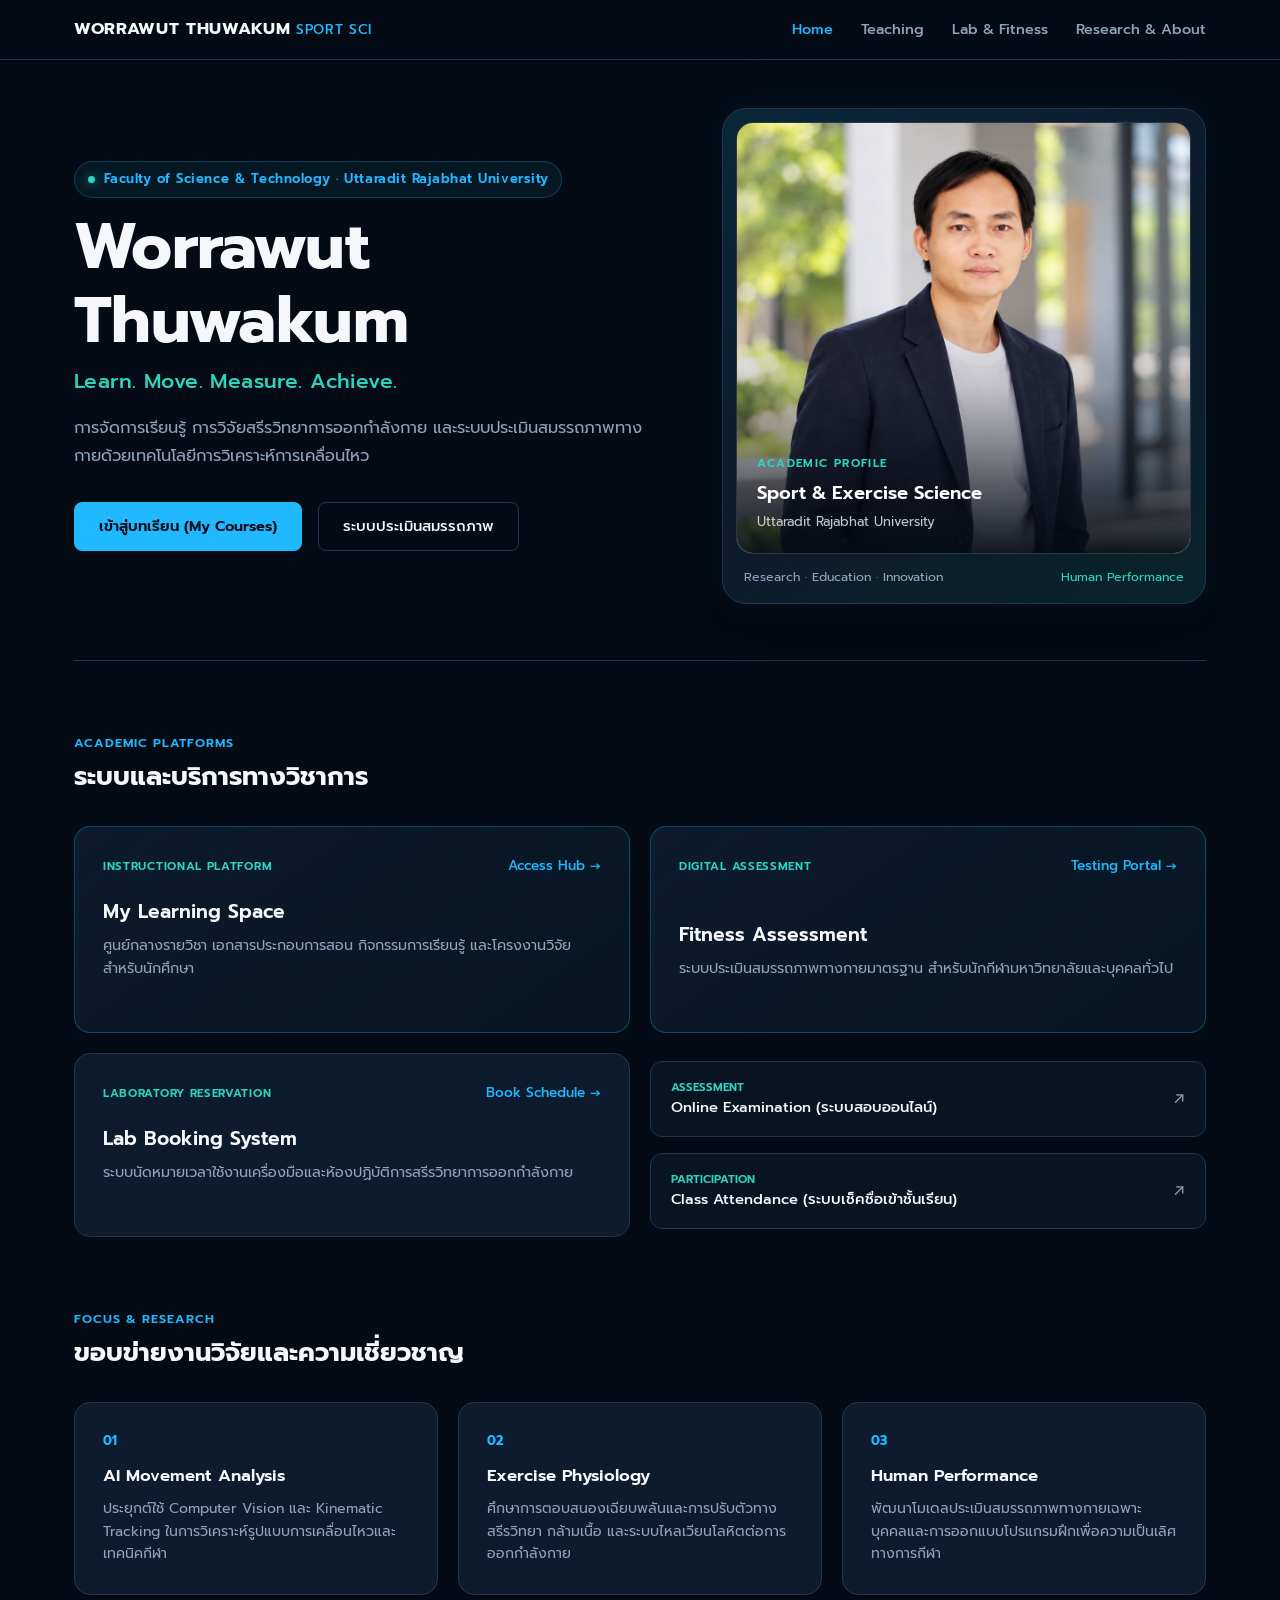
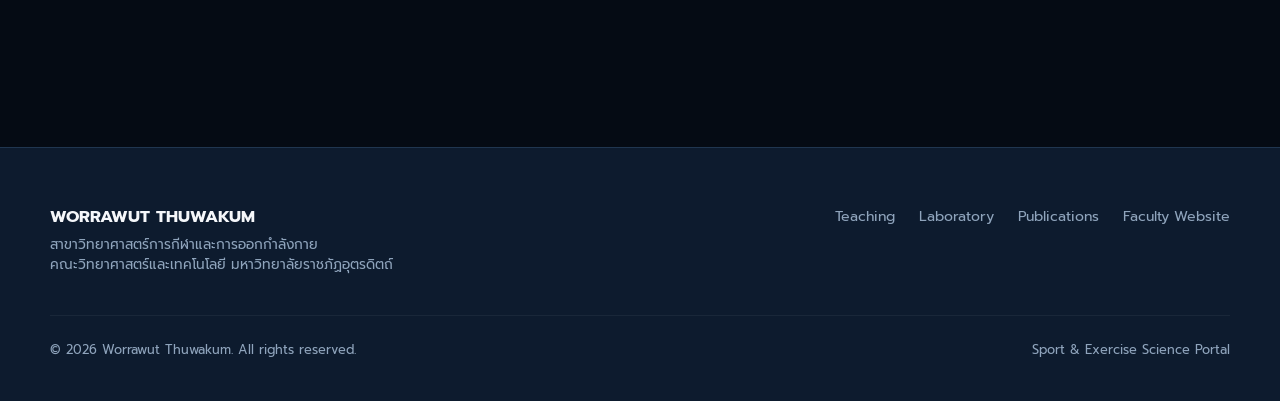
==== commit 4426d249: "Redesign academic homepage and add profile image" ====
--- a/index.html
+++ b/index.html
@@ -462,6 +462,50 @@
       font-size: 0.8rem;
       display: flex;
       justify-content: space-between;
+    }
+
+
+    /* Academic profile hero */
+    .hero { grid-template-columns: 1.1fr 0.9fr; gap: 3.5rem; }
+    .hero-kicker {
+      display:inline-flex; align-items:center; gap:.55rem; padding:.45rem .8rem;
+      border:1px solid rgba(32,184,255,.24); border-radius:999px;
+      background:rgba(32,184,255,.07); letter-spacing:.04em; text-transform:none;
+    }
+    .hero-kicker::before {
+      content:""; width:7px; height:7px; border-radius:50%; background:var(--secondary);
+      box-shadow:0 0 12px rgba(45,212,191,.8); flex:0 0 auto;
+    }
+    .hero-name { max-width:650px; font-size:clamp(2.5rem,5vw,4rem); }
+    .hero-tagline { font-size:clamp(1.05rem,2vw,1.3rem); }
+    .hero-visual {
+      min-height:0; padding:.85rem; overflow:hidden; border-radius:1.5rem;
+      background:linear-gradient(145deg,rgba(32,184,255,.16),rgba(13,27,46,.96) 48%,rgba(45,212,191,.12));
+      box-shadow:0 24px 65px rgba(0,0,0,.38),0 0 45px rgba(32,184,255,.08);
+    }
+    .profile-frame { position:relative; overflow:hidden; min-height:390px; border:1px solid rgba(255,255,255,.12); border-radius:1.05rem; background:#0d1b2e; }
+    .profile-image { display:block; width:100%; height:430px; object-fit:cover; object-position:center 25%; }
+    .profile-overlay { position:absolute; inset:42% 0 0; background:linear-gradient(180deg,transparent 0%,rgba(5,11,20,.18) 32%,rgba(5,11,20,.94) 100%); pointer-events:none; }
+    .profile-caption { position:absolute; right:1.25rem; bottom:1.2rem; left:1.25rem; z-index:1; }
+    .profile-caption-label { display:inline-block; margin-bottom:.4rem; color:var(--secondary); font-size:.72rem; font-weight:600; letter-spacing:.12em; text-transform:uppercase; }
+    .profile-caption strong { display:block; color:#fff; font-size:1.15rem; font-weight:600; }
+    .profile-caption span:last-child { color:rgba(245,247,250,.78); font-size:.82rem; }
+    .hero-visual .visual-footer { padding:.8rem .45rem .15rem; gap:.75rem; flex-wrap:wrap; }
+    .hero-visual .visual-footer span:last-child { color:var(--secondary); }
+    @media (max-width:860px) {
+      .hero { grid-template-columns:1fr; gap:2rem; }
+      .profile-frame { min-height:320px; }
+      .profile-image { height:min(110vw,430px); }
+    }
+    @media (max-width:520px) {
+      main { padding:2rem 1rem 3.5rem; }
+      .hero { margin-bottom:3rem; padding-bottom:2.5rem; }
+      .hero-name { font-size:clamp(2.15rem,10vw,3rem); }
+      .hero-actions { flex-direction:column; }
+      .hero-actions .btn { justify-content:center; }
+      .profile-frame { min-height:280px; }
+      .profile-image { height:350px; }
+      .footer-bottom { flex-direction:column; gap:.5rem; }
     }
 
     @media (max-width: 860px) {
@@ -489,7 +533,7 @@
       <nav>
         <ul class="nav-links">
           <li><a href="index.html" class="active">Home</a></li>
-          <li><a href="courses/">Teaching</a></li>
+          <li><a href="sport-nutrition-classroom/">Teaching</a></li>
           <li><a href="lab-assessment/">Lab & Fitness</a></li>
           <li><a href="about/">Research & About</a></li>
         </ul>
@@ -510,36 +554,27 @@
           การจัดการเรียนรู้ การวิจัยสรีรวิทยาการออกกำลังกาย และระบบประเมินสมรรถภาพทางกายด้วยเทคโนโลยีการวิเคราะห์การเคลื่อนไหว
         </p>
         <div class="hero-actions">
-          <a href="courses/" class="btn btn-primary">เข้าสู่บทเรียน (My Courses)</a>
+          <a href="sport-nutrition-classroom/" class="btn btn-primary">เข้าสู่บทเรียน (My Courses)</a>
           <a href="lab-assessment/" class="btn btn-secondary">ระบบประเมินสมรรถภาพ</a>
         </div>
       </div>
 
-      <!-- Movement / Data Visualization -->
+      <!-- Academic Profile / Sport Science Technology -->
       <div class="hero-visual">
-        <div class="visual-header">
-          <span>KINEMATIC MOTION & PHYSIOLOGY</span>
-          <span>REAL-TIME DATA</span>
-        </div>
-        <div class="visual-body">
-          <svg viewBox="0 0 360 120" fill="none" xmlns="http://www.w3.org/2000/svg">
-            <path d="M 10 90 Q 60 10, 110 70 T 210 50 T 310 20 T 350 40" stroke="#20B8FF" stroke-width="2.5" fill="none" />
-            <path d="M 10 90 Q 60 10, 110 70 T 210 50 T 310 20 T 350 40 L 350 110 L 10 110 Z" fill="url(#grad)" opacity="0.12" />
-            <circle cx="110" cy="70" r="4" fill="#2DD4BF" />
-            <circle cx="210" cy="50" r="4" fill="#20B8FF" />
-            <circle cx="310" cy="20" r="4" fill="#20B8FF" />
-            <line x1="210" y1="10" x2="210" y2="105" stroke="#203650" stroke-dasharray="3 3" />
-            <defs>
-              <linearGradient id="grad" x1="0%" y1="0%" x2="0%" y2="100%">
-                <stop offset="0%" stop-color="#20B8FF" />
-                <stop offset="100%" stop-color="#20B8FF" stop-opacity="0" />
-              </linearGradient>
-            </defs>
-          </svg>
+        <div class="profile-frame">
+          <img class="profile-image" src="pic/profile.png"
+            alt="Worrawut Thuwakum, Sport and Exercise Science"
+            loading="eager" fetchpriority="high">
+          <div class="profile-overlay"></div>
+          <div class="profile-caption">
+            <span class="profile-caption-label">Academic Profile</span>
+            <strong>Sport & Exercise Science</strong>
+            <span>Uttaradit Rajabhat University</span>
+          </div>
         </div>
         <div class="visual-footer">
-          <span>Biomechanics Profile</span>
-          <span>Human Performance Lab</span>
+          <span>Research · Education · Innovation</span>
+          <span>Human Performance</span>
         </div>
       </div>
     </section>
@@ -553,7 +588,7 @@
 
       <div class="service-grid">
         <!-- Learning Space (Primary) -->
-        <a href="courses/" class="service-card highlight">
+        <a href="sport-nutrition-classroom/" class="service-card highlight">
           <div class="service-meta">
             <span class="service-label">Instructional Platform</span>
             <span class="service-link">Access Hub →</span>
@@ -651,7 +686,7 @@
       </div>
       <div>
         <ul class="footer-links">
-          <li><a href="courses/">Teaching</a></li>
+          <li><a href="sport-nutrition-classroom/">Teaching</a></li>
           <li><a href="lab-assessment/">Laboratory</a></li>
           <li><a href="about/">Publications</a></li>
           <li><a href="https://sci.uru.ac.th" target="_blank" rel="noopener">Faculty Website</a></li>
@@ -675,7 +710,7 @@
         };
 
         bind("btn-lab", APP_CONFIG.webApps.labBooking);
-        bind("btn-exam", APP_CONFIG.webApps.onlineExam);
+        bind("btn-exam", "smart-exam/");
         bind("btn-attendance", APP_CONFIG.webApps.attendance);
       }
     });
